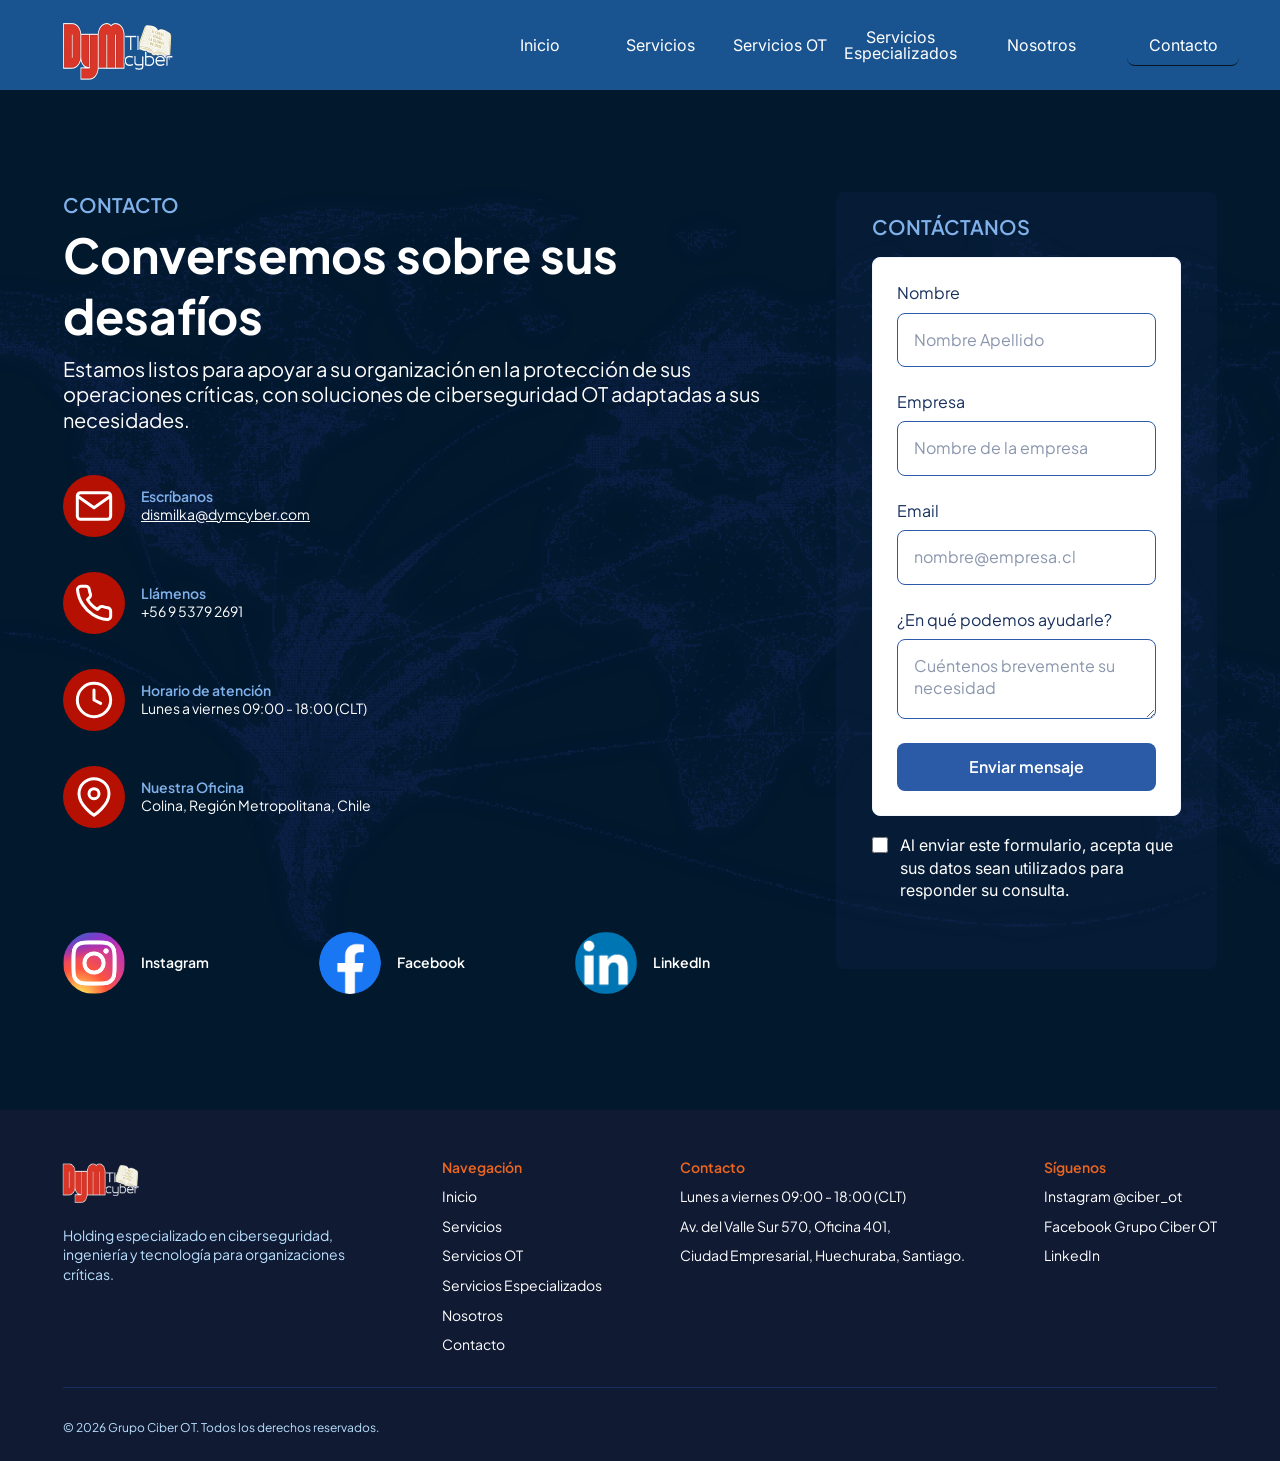
==== contacto.html @ c58b3837 "Páginas Servicios, Servicios OT, Servicios Especializados, Nosotros y Contacto - Cinco páginas nueva" ====
<!DOCTYPE html>
<html lang="es">
<head>
  <meta charset="UTF-8">
  <meta name="viewport" content="width=device-width, initial-scale=1.0">
  <title>Contacto - DyM Cyber</title>
  <meta name="description" content="Conversemos sobre los desafíos de su organización. Contacte a DyM Cyber para soluciones de ciberseguridad OT adaptadas a sus necesidades.">
  <link rel="preconnect" href="https://fonts.googleapis.com">
  <link rel="preconnect" href="https://fonts.gstatic.com" crossorigin>
  <link href="https://fonts.googleapis.com/css2?family=Inter:wght@400&family=Plus+Jakarta+Sans:wght@400;600;700&display=swap" rel="stylesheet">
  <link rel="stylesheet" href="css/estilos.css">
</head>
<body>

  <!-- Componente: Header -->
  <header class="header">
    <div class="header__barra">
      <a href="index.html" class="header__logo">
        <img src="imagenes/logo.png" alt="DyM Cyber" data-logo>
      </a>
      <span class="header__lema">"Si crees, verás la gloria de Dios"</span>
      <button class="menu__boton-movil" aria-label="Abrir menú" aria-expanded="false">☰</button>
      <nav class="header__nav">
        <ul class="menu">
          <li><a href="index.html" class="menu__item">Inicio</a></li>
          <li><a href="servicios.html" class="menu__item">Servicios</a></li>
          <li><a href="servicios-ot.html" class="menu__item">Servicios OT</a></li>
          <li><a href="servicios-especializados.html" class="menu__item">Servicios<br>Especializados</a></li>
          <li><a href="nosotros.html" class="menu__item menu__item--ancho">Nosotros</a></li>
          <li><a href="contacto.html" class="menu__item menu__item--activo">Contacto</a></li>
        </ul>
      </nav>
    </div>
  </header>

  <main class="contacto">
    <!-- Fondo: mapa al 20 %. Si el navegador tiene WebGPU, el lienzo le agrega el brillo que sigue al mouse -->
    <img class="contacto__fondo" src="imagenes/con-fondo.png" alt="" width="4096" height="2733">
    <canvas class="contacto__brillo" data-brillo="imagenes/con-fondo.png" aria-hidden="true"></canvas>

    <div class="contacto__interior contenedor">
      <div class="contacto__info">
        <div class="titulo-seccion titulo-seccion--claro">
          <p class="titulo-seccion__etiqueta">Contacto</p>
          <h1 class="titulo-seccion__titulo contacto__titulo">Conversemos sobre sus desafíos</h1>
        </div>
        <p class="contacto__texto">Estamos listos para apoyar a su organización en la protección de sus operaciones críticas, con soluciones de ciberseguridad OT adaptadas a sus necesidades.</p>

        <ul class="datos-contacto">
          <li class="dato">
            <span class="dato__icono"><img src="imagenes/icono-correo.svg" alt="" width="40" height="40"></span>
            <div>
              <p class="dato__titulo">Escríbanos</p>
              <a class="dato__valor dato__valor--enlace" href="mailto:dismilka@dymcyber.com">dismilka@dymcyber.com</a>
            </div>
          </li>
          <li class="dato">
            <span class="dato__icono"><img src="imagenes/icono-telefono.svg" alt="" width="40" height="40"></span>
            <div>
              <p class="dato__titulo">Llámenos</p>
              <a class="dato__valor" href="tel:+56953792691">+56 9 5379 2691</a>
            </div>
          </li>
          <li class="dato">
            <span class="dato__icono"><img src="imagenes/icono-reloj.svg" alt="" width="40" height="40"></span>
            <div>
              <p class="dato__titulo">Horario de atención</p>
              <p class="dato__valor">Lunes a viernes 09:00 - 18:00 (CLT)</p>
            </div>
          </li>
          <li class="dato">
            <span class="dato__icono"><img src="imagenes/icono-ubicacion.svg" alt="" width="40" height="40"></span>
            <div>
              <p class="dato__titulo">Nuestra Oficina</p>
              <p class="dato__valor">Colina, Región Metropolitana, Chile</p>
            </div>
          </li>
        </ul>

        <!-- En Figma Instagram y Facebook no tienen enlace ni usuario (dicen "...") -->
        <ul class="redes">
          <li class="red">
            <span class="red__logo"><img src="imagenes/logo-instagram.png" alt="" width="62" height="62"></span>
            <span class="red__nombre">Instagram</span>
          </li>
          <li class="red">
            <span class="red__logo"><img src="imagenes/logo-facebook.png" alt="" width="62" height="62"></span>
            <span class="red__nombre">Facebook</span>
          </li>
          <li class="red">
            <a class="red__enlace" href="https://www.linkedin.com/company/dymti/" target="_blank" rel="noopener">
              <span class="red__logo red__logo--linkedin"><img src="imagenes/logo-linkedin.png" alt="" width="62" height="62"></span>
              <span class="red__nombre">LinkedIn</span>
            </a>
          </li>
        </ul>
      </div>

      <!-- Formulario: falta definir con el equipo cómo se envía y a qué correo -->
      <div class="panel-form">
        <h2 class="titulo-seccion__etiqueta panel-form__titulo">Contáctanos</h2>
        <form class="form" id="form-contacto" novalidate>
          <div class="campo">
            <label class="campo__etiqueta" for="nombre">Nombre</label>
            <input class="input" id="nombre" name="nombre" type="text" placeholder="Nombre Apellido" autocomplete="name" required>
          </div>
          <div class="campo">
            <label class="campo__etiqueta" for="empresa">Empresa</label>
            <input class="input" id="empresa" name="empresa" type="text" placeholder="Nombre de la empresa" autocomplete="organization">
          </div>
          <div class="campo">
            <label class="campo__etiqueta" for="email">Email</label>
            <input class="input" id="email" name="email" type="email" placeholder="nombre@empresa.cl" autocomplete="email" required>
          </div>
          <div class="campo">
            <label class="campo__etiqueta" for="mensaje">¿En qué podemos ayudarle?</label>
            <textarea class="input input--area" id="mensaje" name="mensaje" placeholder="Cuéntenos brevemente su necesidad" required></textarea>
          </div>
          <button class="boton boton--azul form__enviar" type="submit">Enviar mensaje</button>
        </form>
        <label class="consentimiento">
          <input type="checkbox" name="consentimiento" form="form-contacto" required>
          <span>Al enviar este formulario, acepta que sus datos sean utilizados para responder su consulta.</span>
        </label>
        <p class="form__estado" id="form-estado" role="status"></p>
      </div>
    </div>
  </main>

  <!-- Componente: Footer -->
  <footer class="footer">
    <div class="footer__interior">
      <div class="footer__columnas">
        <div class="footer__marca">
          <img src="imagenes/logo.png" alt="DyM Cyber" data-logo>
          <p>Holding especializado en ciberseguridad, ingeniería y tecnología para organizaciones críticas.</p>
        </div>
        <div class="footer__col">
          <h3>Navegación</h3>
          <ul>
            <li><a href="index.html">Inicio</a></li>
            <li><a href="servicios.html">Servicios</a></li>
            <li><a href="servicios-ot.html">Servicios OT</a></li>
            <li><a href="servicios-especializados.html">Servicios Especializados</a></li>
            <li><a href="nosotros.html">Nosotros</a></li>
            <li><a href="contacto.html">Contacto</a></li>
          </ul>
        </div>
        <div class="footer__col">
          <h3>Contacto</h3>
          <ul>
            <li>Lunes a viernes 09:00 - 18:00 (CLT)</li>
            <li>Av. del Valle Sur 570, Oficina 401,</li>
            <li>Ciudad Empresarial, Huechuraba, Santiago.</li>
          </ul>
        </div>
        <div class="footer__col">
          <h3>Síguenos</h3>
          <ul>
            <li><a href="https://www.instagram.com/ciber_ot/" target="_blank" rel="noopener">Instagram @ciber_ot</a></li>
            <li><a href="#" target="_blank" rel="noopener">Facebook Grupo Ciber OT</a></li>
            <li><a href="#" target="_blank" rel="noopener">LinkedIn</a></li>
          </ul>
        </div>
      </div>
      <hr class="footer__divisor">
      <p class="footer__copy">© 2026 Grupo Ciber OT. Todos los derechos reservados.</p>
    </div>
  </footer>

  <script src="js/main.js"></script>
  <script src="js/brillo-fondo.js"></script>
</body>
</html>
---- css/estilos.css ----
/* =========================================================
   DyM Cyber — estilos base
   Las variables de :root son las mismas de Figma ("Colores DyM").
   Si cambias un color aquí, cambia en todo el sitio.
   ========================================================= */

:root {
  /* Marca */
  --marca-navy: #101A33;
  --marca-azul-oscuro: #18305D;
  --marca-azul: #2B5AA6;
  --marca-azul-header: #1A5490;
  --marca-verde: #5EA267;
  --marca-naranja: #EC6621;
  --marca-naranja-hover: #D4561A;

  /* Fondo */
  --fondo-blanco: #FFFFFF;
  --fondo-claro: #F0F5FF;
  --fondo-celeste: #BAE0FF;

  /* Texto */
  --texto-principal: #101A33;
  --texto-secundario: #18305D;
  --texto-claro: #F2F2F7;

  /* Borde y estado */
  --borde-default: #F0F5FF;
  --estado-error: #B3261E;

  /* Botones del hero: en Figma están en rojo (#DA3629), distinto al naranja
     de tu componente Botón. Cuando el equipo decida, se cambia solo aquí. */
  --boton-cta: #DA3629;
  --boton-cta-hover: #B92D22;

  /* Títulos de la franja de Servicios: en Figma #80B1EA, no está en "Colores DyM" */
  --acento-celeste: #80B1EA;
  /* Roadmap de Servicios OT (años y puntos): en Figma #E8123A, tampoco está en la colección */
  --acento-rojo: #E8123A;
  /* Contacto: fondo y círculos de íconos con valores propios en Figma (fuera de la colección) */
  --fondo-contacto: #02182D;
  --rojo-contacto: #B61002;

  /* Tipografía (estilos de texto de Figma) */
  --fuente: "Plus Jakarta Sans", system-ui, sans-serif;
  /* En Figma el menú, los botones del hero y la franja usan Inter */
  --fuente-ui: "Inter", system-ui, sans-serif;
  --h1: 700 40px/1.2 var(--fuente);
  --etiqueta: 600 20px/1.4 var(--fuente);
  --cuerpo-grande: 400 20px/1.4 var(--fuente);
  --cuerpo-medio: 400 16px/1.4 var(--fuente);
  --cuerpo-base: 400 14px/1.4 var(--fuente);
  --tarjeta-titulo: 600 14px/1.4 var(--fuente);
  --boton: 600 16px/1.4 var(--fuente);
  --link: 600 13px/1.4 var(--fuente);
  --pequeno: 400 12px/1.4 var(--fuente);

  /* Medidas */
  /* Figma mide 1512 px; se ensancha para aprovechar pantallas grandes (1920 px) */
  --ancho-max: 1720px;
  --margen-lateral: 63px;
  --radio: 8px;
}

/* ---------- Base ---------- */
*, *::before, *::after { box-sizing: border-box; }
/* Si la ventana es más alta que la página, el espacio bajo el footer queda navy y no blanco */
html { background: var(--marca-navy); }
body {
  margin: 0;
  font: var(--cuerpo-medio);
  color: var(--texto-principal);
  background: var(--fondo-blanco);
}
img { max-width: 100%; display: block; }
a { color: inherit; text-decoration: none; }
.contenedor {
  max-width: var(--ancho-max);
  margin: 0 auto;
  padding: 0 var(--margen-lateral);
}

/* ---------- Componente: Botón ---------- */
.boton {
  display: inline-flex;
  align-items: center;
  justify-content: center;
  gap: 8px;
  padding: 12px 24px;
  border-radius: var(--radio);
  border: 1px solid transparent;
  font: var(--boton);
  cursor: pointer;
  transition: background-color .2s, color .2s, border-color .2s;
}
.boton--primario { background: var(--marca-naranja); color: var(--fondo-blanco); }
.boton--primario:hover { background: var(--marca-naranja-hover); }
.boton--secundario { background: transparent; color: var(--marca-naranja); border-color: var(--marca-naranja); }
.boton--secundario:hover { background: var(--marca-naranja); color: var(--fondo-blanco); }
.boton--cta { width: 239px; height: 40px; padding: 12px; background: var(--boton-cta); color: var(--texto-claro); font: 400 16px/1 var(--fuente-ui); }
.boton--cta:hover { background: var(--boton-cta-hover); }
.boton--pequeno { padding: 8px 16px; border-radius: 6px; font: var(--link); }
.boton--azul { background: var(--marca-azul); color: var(--fondo-blanco); }
.boton--azul:hover { background: var(--marca-azul-oscuro); }

/* Botón chico de las tarjetas ("Conocer más →"): 131x22 en Figma, Inter 13 */
.boton-mini {
  display: inline-flex;
  align-items: center;
  justify-content: center;
  min-width: 131px;
  height: 22px;
  padding: 0 12px;
  border-radius: var(--radio);
  font: 400 13px/1 var(--fuente-ui);
  color: var(--texto-claro);
  transition: background-color .2s;
}
.boton-mini--azul { background: var(--marca-azul); }
.boton-mini--azul:hover { background: var(--marca-azul-oscuro); }
.boton-mini--naranja { background: var(--marca-naranja); }
.boton-mini--naranja:hover { background: var(--marca-naranja-hover); }

/* ---------- Componente: Input ---------- */
/* Normal: borde Marca/Azul 1 px · Foco: Marca/Naranja 2 px · Error: Estado/Error 2 px */
.input {
  width: 100%;
  padding: 15px 16px;
  border: 1px solid var(--marca-azul);
  border-radius: var(--radio);
  background: var(--fondo-blanco);
  font: var(--cuerpo-medio);
  color: var(--texto-principal);
  outline: none;
}
.input::placeholder { color: var(--texto-secundario); opacity: .5; }
.input:focus { border-color: var(--marca-naranja); box-shadow: inset 0 0 0 1px var(--marca-naranja); }
.input--error, .input--error:focus { border-color: var(--estado-error); box-shadow: inset 0 0 0 1px var(--estado-error); }
.input--area { min-height: 80px; resize: vertical; }

/* ---------- Componente: Header ---------- */
/* Medidas tomadas de Figma (01 - Inicio): alto 90, logo 151x75, ítems de 112 px separados 50 px.
   Márgenes ajustados para que logo y texto del menú queden a 63 px, como el resto de la página:
   logo.png trae 24 px transparentes a la izquierda y "Contacto" va centrado en un ítem de 112 px. */
.header {
  background: var(--marca-azul-header);
  color: var(--fondo-blanco);
  position: sticky;
  top: 0;
  z-index: 10;
}
.header__barra {
  position: relative;
  display: flex;
  align-items: center;
  height: 90px;
  max-width: var(--ancho-max);
  margin: 0 auto;
  padding: 0 41px 0 39px;
}
.header__logo { align-self: flex-end; }
.header__logo img { width: 151px; height: 75px; object-fit: contain; object-position: left bottom; }
.header__logo-texto { display: block; font: 700 24px/1 var(--fuente); margin-bottom: 33px; }
.header__lema { font: 400 16px/1.4 var(--fuente-ui); white-space: nowrap; margin-left: 20px; }
.header__nav { margin-left: auto; }
.menu {
  display: flex;
  align-items: center;
  gap: 50px;
  margin: 0;
  list-style: none;
  padding: 0;
}
/* Componente: Item menu (Fondo=Oscuro) */
.menu__item {
  display: flex;
  align-items: center;
  justify-content: center;
  width: 112px;
  min-height: 40px;
  padding: 12px 4px;
  border-radius: var(--radio);
  border-bottom: 1px solid transparent;
  font: 400 16px/1 var(--fuente-ui);
  text-align: center;
  transition: background-color .2s;
}
.menu__item--ancho { width: 155px; }
.menu__item:hover { background: rgba(255, 255, 255, .1); }
.menu__item--activo { border-bottom-color: #061524; }
.menu__boton-movil {
  display: none;
  margin-left: auto;
  background: none;
  border: 0;
  color: inherit;
  font-size: 28px;
  cursor: pointer;
}

/* ---------- Hero (Inicio) ---------- */
/* Alto 423 px. Foto exportada de Figma (1512x485), alineada a la derecha */
.hero {
  position: relative;
  height: 423px;
  background-color: var(--marca-navy);
  background-image: url("../imagenes/hero.jpg");
  background-repeat: no-repeat;
  background-size: auto 485px;
  background-position: right top;
  color: var(--texto-claro);
}
.hero::before {
  content: "";
  position: absolute;
  inset: 0;
  background: linear-gradient(90.08deg, var(--marca-navy) 46.76%, rgba(115, 115, 115, 0) 98.06%);
}
.hero__contenido {
  position: relative;
  max-width: var(--ancho-max);
  margin: 0 auto;
  padding: 53px var(--margen-lateral) 0;
}
.hero__titulo { font: 700 40px/1.3 var(--fuente); margin: 0 0 23px; max-width: 557px; }
.hero__texto { font: 400 20px/1.26 var(--fuente); color: var(--fondo-celeste); margin: 0 0 21px; max-width: 497px; }
.hero__botones { display: flex; flex-wrap: wrap; gap: 19px; }

/* ---------- Franja de pilares (Inicio) ---------- */
/* Textos y separadores repartidos parejo entre los márgenes de 63 px;
   separadores de 30 px (el último de 53 px), como en Figma */
.pilares { background: var(--marca-navy); color: var(--texto-claro); }
.pilares__lista {
  display: flex;
  align-items: center;
  justify-content: space-between;
  height: 88px;
  max-width: var(--ancho-max);
  margin: 0 auto;
  padding: 0 var(--margen-lateral);
  list-style: none;
}
.pilares__item { font: 400 16px/1 var(--fuente-ui); }
.pilares__divisor { width: 1px; height: 30px; background: var(--marca-azul); }
.pilares__divisor--alto { height: 53px; }
.pilares__lema { color: var(--fondo-celeste); }

/* ---------- Componente: Título de sección ---------- */
.titulo-seccion__etiqueta { font: var(--etiqueta); line-height: 1.26; color: var(--marca-azul); text-transform: uppercase; margin: 0 0 8px; }
.titulo-seccion__titulo { font: var(--h1); line-height: 1.26; color: var(--texto-principal); margin: 0; }
/* Variante sobre fondo navy */
.titulo-seccion--claro .titulo-seccion__etiqueta { color: var(--acento-celeste); }
.titulo-seccion--claro .titulo-seccion__titulo { color: var(--fondo-blanco); }

.fondo-navy { background: var(--marca-navy); color: var(--fondo-blanco); }

/* ---------- Servicios: introducción ---------- */
/* Figma (02 - Servicios principales): título 671 px a la izquierda, texto 643 px a la derecha */
.intro {
  display: grid;
  grid-template-columns: minmax(0, 671px) minmax(0, 643px);
  justify-content: space-between;
  align-items: center;
  gap: 48px;
  padding-top: 64px;
  padding-bottom: 40px;
}
.intro__texto p { font: var(--cuerpo-grande); line-height: 1.26; margin: 0; }
/* Servicios OT: franja navy de 216 px */
.intro--oscuro { padding-top: 48px; padding-bottom: 40px; }
/* Servicios Especializados: texto de 16 px */
.intro__texto--medio p { font: var(--cuerpo-medio); line-height: 1.26; color: var(--texto-secundario); }

/* ---------- Servicios: franja navy con 3 servicios ---------- */
.banda-servicios { background: var(--marca-navy); color: var(--fondo-blanco); }
.banda-servicios__lista {
  display: grid;
  grid-template-columns: repeat(3, 1fr);
  gap: 32px;
  margin: 0 auto;
  padding-top: 45px;
  padding-bottom: 33px;
  list-style: none;
}
.servicio { display: flex; align-items: flex-start; gap: 49px; }
.servicio__icono {
  flex: none;
  display: grid;
  place-items: center;
  width: 62px;
  height: 62px;
  margin-top: 7px;
  border-radius: 50%;
  background: var(--boton-cta-hover);
}
.servicio__titulo { font: var(--tarjeta-titulo); line-height: 1.26; color: var(--acento-celeste); margin: 0; max-width: 300px; }
.servicio__texto { font: var(--cuerpo-base); line-height: 1.26; margin: 18px 0 0; max-width: 300px; }

/* ---------- Servicios: estándares y normativas ---------- */
.estandares { padding-top: 32px; padding-bottom: 26px; }
.estandares__titulo { font: 700 24px/1.26 var(--fuente); text-transform: uppercase; margin: 0 0 28px; }
.estandares__texto { font: var(--cuerpo-grande); line-height: 1.26; color: var(--texto-secundario); max-width: 944px; margin: 0 0 68px; }
.estandares__lista {
  display: grid;
  grid-template-columns: repeat(5, 1fr);
  gap: 17px;
  margin: 0;
  padding: 0;
  list-style: none;
}
/* Tarjeta de norma: 260x121, logo en una columna de 64 px y texto a la derecha */
.norma {
  display: grid;
  grid-template-columns: 64px 1fr;
  align-items: center;
  gap: 13px;
  min-height: 121px;
  padding: 23px 13px;
  border-radius: var(--radio);
  background: var(--fondo-blanco);
}
.norma > img { justify-self: center; }
/* Figma recorta el logo de NIS2 en un círculo de 49 px */
.norma__logo-circulo { justify-self: center; width: 49px; height: 49px; border-radius: 50%; overflow: hidden; }
.norma__logo-circulo img { max-width: none; margin: -28px 0 0 -75px; }
/* Tamaños 13 y 11 px tal como en Figma (no son estilos de texto de la colección) */
.norma__titulo { font: 600 13px/1.26 var(--fuente); color: var(--marca-azul); margin: 0; }
.norma__texto { font: 400 11px/1.26 var(--fuente); color: var(--texto-principal); margin: 16px 0 0; }

/* ---------- Servicios OT: OTRiskmap ---------- */
/* Figma (03 - Servicios OT): texto 598 px | computador 403x245 | lista de 4 características */
.otriskmap {
  display: grid;
  grid-template-columns: minmax(0, 598px) 403px minmax(0, 306px);
  justify-content: space-between;
  align-items: center;
  gap: 32px;
  padding-top: 37px;
  padding-bottom: 47px;
}
.otriskmap__texto { font: var(--cuerpo-grande); line-height: 1.26; margin: 16px 0 33px; }
/* La imagen viene con margen; Figma la recorta y la amplía al 128 % */
.otriskmap__imagen { position: relative; width: 403px; height: 245px; overflow: hidden; }
.otriskmap__imagen img { position: absolute; max-width: none; width: 128.17%; height: auto; left: -14.7%; top: -14.29%; }

.caracteristicas { display: grid; gap: 22px; margin: 0; padding: 0; list-style: none; }
.caracteristica { display: grid; grid-template-columns: 37px 1fr; align-items: start; gap: 12px; }
.caracteristica__icono { display: grid; place-items: center; height: 37px; }
/* En Figma el ícono de Assessment está volteado verticalmente */
.icono-volteado { transform: scaleY(-1); }
.caracteristica__titulo { font: var(--tarjeta-titulo); line-height: 1.26; color: var(--marca-azul); margin: 0; }
.caracteristica__texto { font: var(--cuerpo-base); line-height: 1.26; margin: 0; }

/* ---------- Servicios OT: roadmap ---------- */
.ruta {
  display: grid;
  grid-template-columns: minmax(0, 495px) minmax(0, 841px);
  justify-content: space-between;
  align-items: start;
  gap: 48px;
  padding-bottom: 53px;
}
.ruta__texto { font: var(--cuerpo-grande); line-height: 1.26; margin: 14px 0 0; }
.ruta__lineas { display: grid; gap: 36px; margin-top: 36px; }

/* Componente: línea de tiempo (un año del roadmap) */
.linea-tiempo__anio { font: var(--tarjeta-titulo); color: var(--acento-rojo); margin: 0 0 14px; }
.linea-tiempo__hitos {
  position: relative;
  display: grid;
  grid-auto-flow: column;
  grid-auto-columns: 1fr;
  margin: 0;
  padding: 0;
  list-style: none;
}
/* La línea pasa por el centro de los puntos */
.linea-tiempo__hitos::before {
  content: "";
  position: absolute;
  top: 7px;
  left: 0;
  right: 0;
  height: 1px;
  background: var(--marca-navy);
}
.linea-tiempo--azul .linea-tiempo__hitos::before { background: var(--marca-azul); }
.linea-tiempo__hitos li {
  position: relative;
  padding: 24px 4px 0;
  font: var(--cuerpo-base);
  text-align: center;
  hyphens: auto;
}
.linea-tiempo__hitos li::before {
  content: "";
  position: absolute;
  top: 0;
  left: 50%;
  width: 16px;
  height: 16px;
  margin-left: -8px;
  border-radius: 50%;
  background: var(--acento-rojo);
}

/* ---------- Servicios Especializados: 8 tarjetas ---------- */
/* Figma (04 - Servicios especializados): tarjetas de 503x152 en 2 columnas centradas */
.servicios-esp { padding-bottom: 40px; }
.servicios-esp__etiqueta { margin: 0 0 28px; }
.servicios-esp__lista {
  display: grid;
  grid-template-columns: repeat(2, minmax(0, 503px));
  justify-content: center;
  gap: 16px 32px;
  margin: 0;
  padding: 0;
  list-style: none;
}
.tarjeta-esp {
  display: grid;
  grid-template-columns: 71px 1fr 117px;
  align-items: center;
  gap: 18px;
  min-height: 152px;
  padding-left: 13px;
  border: 1px solid var(--marca-azul);
  border-radius: var(--radio);
  overflow: hidden;
}
.tarjeta-esp__icono {
  align-self: start;
  display: grid;
  place-items: center;
  width: 71px;
  height: 71px;
  margin-top: 19px;
  border-radius: 50%;
  background: var(--boton-cta-hover);
}
.tarjeta-esp__titulo { font: var(--tarjeta-titulo); line-height: 1.26; color: var(--marca-azul); margin: 0; }
.tarjeta-esp__texto { font: var(--cuerpo-base); line-height: 1.26; color: var(--texto-secundario); margin: 18px 0 0; }
.tarjeta-esp__foto { width: 117px; height: 100%; object-fit: cover; border-radius: var(--radio); }
.tarjeta-esp__foto--borde { border: 2px solid var(--fondo-claro); }

/* Ícono de Video Analítica: en Figma son 3 piezas (marco de escaneo, ojo y pupila) */
.icono-scan { position: relative; width: 45px; height: 45px; }
.icono-scan img { position: absolute; max-width: none; }
.icono-scan__marco { left: 4.2px; top: 4.2px; width: 36.6px; height: 36.6px; }
.icono-scan__ojo { left: 7.97px; top: 12.81px; width: 29.07px; height: 19.38px; }
.icono-scan__pupila { left: 16.69px; top: 16.69px; width: 11.62px; height: 11.62px; }

/* ---------- Servicios Especializados: modelo de ejecución ---------- */
.modelo {
  display: grid;
  grid-template-columns: 340px 1fr 195px;
  align-items: start;
  gap: 24px;
  padding-top: 38px;
  padding-bottom: 57px;
}
.modelo__titulo { font-size: 32px; }
.modelo__texto { font: var(--cuerpo-grande); line-height: 1.26; max-width: 289px; margin: 29px 0 0; }
.modelo__pasos {
  display: grid;
  grid-template-columns: repeat(4, 1fr);
  gap: 20px;
  margin: 91px 0 0;
  padding: 0;
  list-style: none;
}
.paso { display: flex; flex-direction: column; align-items: center; text-align: center; }
.paso__icono {
  display: grid;
  place-items: center;
  width: 71px;
  height: 70px;
  border-radius: 50%;
  background: var(--boton-cta-hover);
}
/* En Figma los pasos usan Inter (del kit externo), no Plus Jakarta Sans */
.paso__titulo { font: 600 24px/1.2 var(--fuente-ui); letter-spacing: -0.48px; color: var(--acento-celeste); margin: 14px 0 18px; }
.paso__texto { font: 400 16px/1 var(--fuente-ui); margin: 0; }
/* Línea vertical con degradado rojo y el resultado del ciclo */
.modelo__resultado {
  position: relative;
  display: flex;
  align-items: center;
  min-height: 151px;
  max-width: 195px;
  margin: 98px 0 0;
  padding-left: 15px;
  font: 600 16px/1.26 var(--fuente);
  color: var(--acento-celeste);
  text-transform: uppercase;
}
.modelo__resultado::before {
  content: "";
  position: absolute;
  left: 0;
  top: 0;
  bottom: 0;
  width: 1px;
  background: linear-gradient(var(--boton-cta-hover), var(--acento-rojo));
}

/* ---------- Nosotros: hero con foto ---------- */
/* Foto ampliada al 122 % como en Figma, con degradado navy de izquierda a derecha */
.hero-nosotros {
  position: relative;
  min-height: 509px;
  background: var(--marca-navy) url("../imagenes/nos-hero.png") no-repeat 40% 50% / 121.84% auto;
  color: var(--fondo-blanco);
}
.hero-nosotros::before {
  content: "";
  position: absolute;
  top: 0;
  bottom: 0;
  left: 0;
  width: 89.88%;
  background: linear-gradient(90deg, var(--marca-navy) 48.08%, rgba(48, 78, 153, 0) 100%);
}
.hero-nosotros__contenido { position: relative; padding-top: 58px; padding-bottom: 48px; }
/* Aquí la etiqueta es Fondo/Celeste, no el celeste #80B1EA de otras páginas */
.hero-nosotros .titulo-seccion__etiqueta { color: var(--fondo-celeste); }
.hero-nosotros .titulo-seccion__titulo { max-width: 497px; }
.hero-nosotros__texto { font: var(--cuerpo-grande); line-height: 1.26; max-width: 786px; margin: 14px 0 0; }

/* ---------- Nosotros: equipo ---------- */
.equipo { padding-top: 47px; padding-bottom: 35px; }
.perfil {
  display: grid;
  grid-template-columns: 228px 1fr;
  gap: 76px;
  max-width: 996px;
  min-height: 337px;
  margin: 43px auto 0;
  padding: 9px 36px 9px 42px;
  border: 1px solid var(--marca-azul);
  border-radius: var(--radio);
  box-shadow: 0 4px 7px rgba(0, 0, 0, .3);
}
/* La foto viene cuadrada; Figma la recorta en 137:188 y la amplía */
.perfil__foto { position: relative; width: 228px; aspect-ratio: 137 / 188; overflow: hidden; }
.perfil__foto img { position: absolute; max-width: none; width: 175.15%; height: auto; left: -56.7%; top: -14.35%; }
.perfil__datos { padding-top: 30px; color: var(--texto-secundario); }
.perfil__area { font: 700 20px/1.26 var(--fuente); color: var(--marca-azul); text-transform: uppercase; margin: 0 0 16px; }
.perfil__nombre { font: 600 18px/1.26 var(--fuente); margin: 0; }
.perfil__cargo { font: 400 16px/1.26 var(--fuente); margin: 0 0 15px; }
.perfil__bio { font: 400 14px/1.26 var(--fuente); margin: 0 0 28px; }
.perfil__areas { font: 600 11px/1.26 var(--fuente); margin: 0 0 22px; }
.perfil__boton { min-width: 172px; height: 29px; }

/* ---------- Nosotros: asociaciones ---------- */
.alianzas { padding-top: 35px; padding-bottom: 83px; }
.alianzas__lista {
  display: flex;
  flex-wrap: wrap;
  justify-content: center;
  gap: 46px;
  margin: 50px 0 0;
  padding: 0;
  list-style: none;
}
.alianza {
  display: flex;
  flex-direction: column;
  align-items: center;
  width: 406px;
  height: 249px;
  padding: 34px 0 20px;
  background: var(--fondo-blanco);
  border: 2px solid var(--fondo-claro);
  border-radius: var(--radio);
  box-shadow: 0 4px 10.7px rgba(0, 0, 0, .25);
}
.alianza img { margin: auto 0; }

/* ---------- Nosotros: galería de eventos ---------- */
/* En Figma la fila se desliza hacia el lado (la última tarjeta queda cortada) */
.galeria {
  display: flex;
  gap: 34px;
  overflow-x: auto;
  scroll-snap-type: x mandatory;
  /* Sin esto el "snap" pega la primera tarjeta al borde y se pierde el margen */
  scroll-padding-inline: var(--margen-lateral);
  scrollbar-color: var(--marca-azul) transparent;
  margin: 0 auto;
  padding-top: 67px;
  padding-bottom: 52px;
  list-style: none;
}
.galeria__tarjeta {
  flex: 0 0 406px;
  display: flex;
  flex-direction: column;
  align-items: center;
  gap: 15px;
  height: 388px;
  padding-top: 41px;
  border-radius: var(--radio);
  background: rgba(43, 90, 166, .1);
  scroll-snap-align: start;
}
.galeria__tarjeta img { width: 318px; height: 282px; object-fit: cover; }

/* ---------- Contacto ---------- */
.contacto { position: relative; overflow: hidden; background: var(--fondo-contacto); color: var(--fondo-blanco); }
.contacto__fondo,
.contacto__brillo { position: absolute; inset: 0; width: 100%; height: 100%; max-width: none; }
.contacto__fondo { object-fit: cover; opacity: .2; }
.contacto__brillo { pointer-events: none; }
/* Cuando el brillo (WebGPU) funciona, el lienzo ya dibuja el mapa */
.contacto--brillo .contacto__fondo { display: none; }
.contacto__interior {
  position: relative;
  display: grid;
  grid-template-columns: minmax(0, 797px) 381px;
  justify-content: space-between;
  align-items: start;
  gap: 48px;
  padding-top: 102px;
  padding-bottom: 116px;
}
/* En Figma este título mide 48 px (los demás 40) */
.contacto__titulo { font-size: 48px; }
.contacto__texto { font: var(--cuerpo-grande); line-height: 1.26; margin: 10px 0 0; }

.datos-contacto { display: grid; gap: 35px; margin: 43px 0 0; padding: 0; list-style: none; }
.dato { display: flex; align-items: center; gap: 16px; }
.dato__icono {
  flex: none;
  display: grid;
  place-items: center;
  width: 62px;
  height: 62px;
  border-radius: 50%;
  background: var(--rojo-contacto);
}
.dato__titulo { font: var(--tarjeta-titulo); line-height: 1.26; color: var(--acento-celeste); margin: 0; }
.dato__valor { display: block; font: var(--cuerpo-base); line-height: 1.26; margin: 0; }
.dato__valor--enlace { text-decoration: underline; }
.dato__valor--enlace:hover { color: var(--fondo-celeste); }

.redes { display: flex; flex-wrap: wrap; gap: 24px 110px; margin: 104px 0 0; padding: 0; list-style: none; }
.red, .red__enlace { display: flex; align-items: center; gap: 16px; }
.red__logo { flex: none; width: 62px; height: 62px; border-radius: 50%; overflow: hidden; }
.red__logo img { width: 100%; height: 100%; object-fit: cover; }
.red__nombre { font: var(--tarjeta-titulo); }
.red__enlace:hover .red__nombre { color: var(--fondo-celeste); }

/* Panel del formulario: 381 px, fondo azul oscuro al 20 % */
.panel-form { padding: 22px 36px 36px; border-radius: var(--radio); background: rgba(24, 48, 93, .2); }
.panel-form__titulo { color: var(--acento-celeste); margin: 0 0 18px; }
.form {
  display: flex;
  flex-direction: column;
  gap: 24px;
  padding: 24px;
  border: 1px solid var(--borde-default);
  border-radius: var(--radio);
  background: var(--fondo-blanco);
}
.campo { display: flex; flex-direction: column; gap: 8px; }
.campo__etiqueta { font: var(--cuerpo-medio); color: var(--texto-secundario); }
.form__enviar { width: 100%; }
.consentimiento { display: flex; align-items: flex-start; gap: 12px; margin-top: 18px; font: 400 16px/1.4 var(--fuente-ui); cursor: pointer; }
.consentimiento input { flex: none; width: 16px; height: 16px; margin: 3px 0 0; accent-color: var(--marca-azul); }
.form__estado { min-height: 20px; margin: 12px 0 0; font: var(--cuerpo-base); color: var(--fondo-celeste); }

/* ---------- Componente: Footer ---------- */
.footer { background: var(--marca-navy); color: var(--fondo-blanco); }
.footer__interior {
  max-width: var(--ancho-max);
  margin: 0 auto;
  padding: 48px var(--margen-lateral) 24px;
}
.footer__columnas { display: flex; justify-content: space-between; gap: 48px; }
/* -17px compensa el borde transparente de logo.png para alinearlo con el texto */
.footer__marca img { width: 105px; height: auto; margin-left: -17px; }
.footer__marca p { font: var(--cuerpo-base); color: var(--fondo-celeste); width: 300px; margin: 16px 0 0; }
.footer__col h3 { font: var(--tarjeta-titulo); color: var(--marca-naranja); margin: 0 0 10px; }
.footer__col ul { list-style: none; margin: 0; padding: 0; display: grid; gap: 10px; }
.footer__col li, .footer__col a { font: var(--cuerpo-base); }
.footer__col a:hover { color: var(--marca-naranja); }
.footer__divisor { border: 0; height: 1px; background: var(--marca-azul-oscuro); margin: 32px 0; }
.footer__copy { font: var(--pequeno); color: var(--fondo-celeste); margin: 0; }

/* ---------- Celular y tablet ---------- */
/* Figma solo tiene escritorio (1512 px); esto es una adaptación propuesta */
@media (max-width: 1300px) {
  .header__lema { display: none; }
  .menu { gap: 8px; }
  .pilares__lista { padding: 0 24px; }
}
@media (max-width: 1100px) {
  .menu__boton-movil { display: block; }
  .header__nav { margin-left: 0; }
  .menu {
    display: none;
    position: absolute;
    top: 90px;
    left: 0;
    right: 0;
    flex-direction: column;
    align-items: stretch;
    background: var(--marca-azul-header);
    padding: 8px 16px 16px;
  }
  .menu.menu--abierto { display: flex; }
  .menu__item, .menu__item--ancho { width: auto; }
  .menu__item br { display: none; }
  .hero { height: auto; padding-bottom: 48px; }
  .pilares__lista { display: grid; height: auto; grid-template-columns: repeat(3, 1fr); gap: 20px 0; padding: 24px 16px; }
  .pilares__divisor { display: none; }
  .intro { grid-template-columns: 1fr; }
  .banda-servicios__lista { grid-template-columns: 1fr; }
  .estandares__lista { grid-template-columns: repeat(2, 1fr); }
  .otriskmap, .ruta { grid-template-columns: 1fr; }
  .otriskmap__imagen { max-width: 100%; }
  .ruta__lineas { margin-top: 0; }
  /* El año 2 tiene 9 hitos: en pantallas chicas se ordenan en filas */
  .linea-tiempo__hitos { grid-auto-flow: row; grid-template-columns: repeat(3, 1fr); row-gap: 20px; }
  .linea-tiempo__hitos::before { display: none; }
  .servicios-esp__lista { grid-template-columns: minmax(0, 503px); }
  .modelo { grid-template-columns: 1fr; }
  .modelo__pasos { grid-template-columns: repeat(2, 1fr); row-gap: 32px; margin-top: 0; }
  .modelo__resultado { margin-top: 0; min-height: 80px; max-width: none; }
  .hero-nosotros { background-size: cover; }
  .hero-nosotros::before { width: 100%; }
  .perfil { grid-template-columns: 1fr; gap: 24px; padding: 24px; }
  .perfil__datos { padding-top: 0; }
  .contacto__interior { grid-template-columns: 1fr; }
  .panel-form { max-width: 381px; }
  .footer__columnas { flex-wrap: wrap; }
}
@media (max-width: 640px) {
  :root { --margen-lateral: 16px; }
  .hero__contenido { padding: 40px 16px 0; }
  .hero__titulo { font-size: 30px; }
  .hero__texto { font-size: 17px; }
  .boton--cta { width: 100%; }
  .pilares__lista { grid-template-columns: repeat(2, 1fr); }
  .footer__marca p { width: auto; }
  .titulo-seccion__titulo { font-size: 30px; }
  .estandares__lista { grid-template-columns: 1fr; }
  .tarjeta-esp { grid-template-columns: 62px 1fr; padding: 13px; }
  .tarjeta-esp__icono { width: 62px; height: 62px; margin-top: 0; }
  .tarjeta-esp__foto { display: none; }
  .modelo__pasos { grid-template-columns: 1fr; }
  .alianza { width: 100%; }
  .galeria__tarjeta { flex-basis: 85%; }
  .galeria__tarjeta img { width: 85%; }
  .contacto__titulo { font-size: 34px; }
  .redes { gap: 24px 40px; }
}
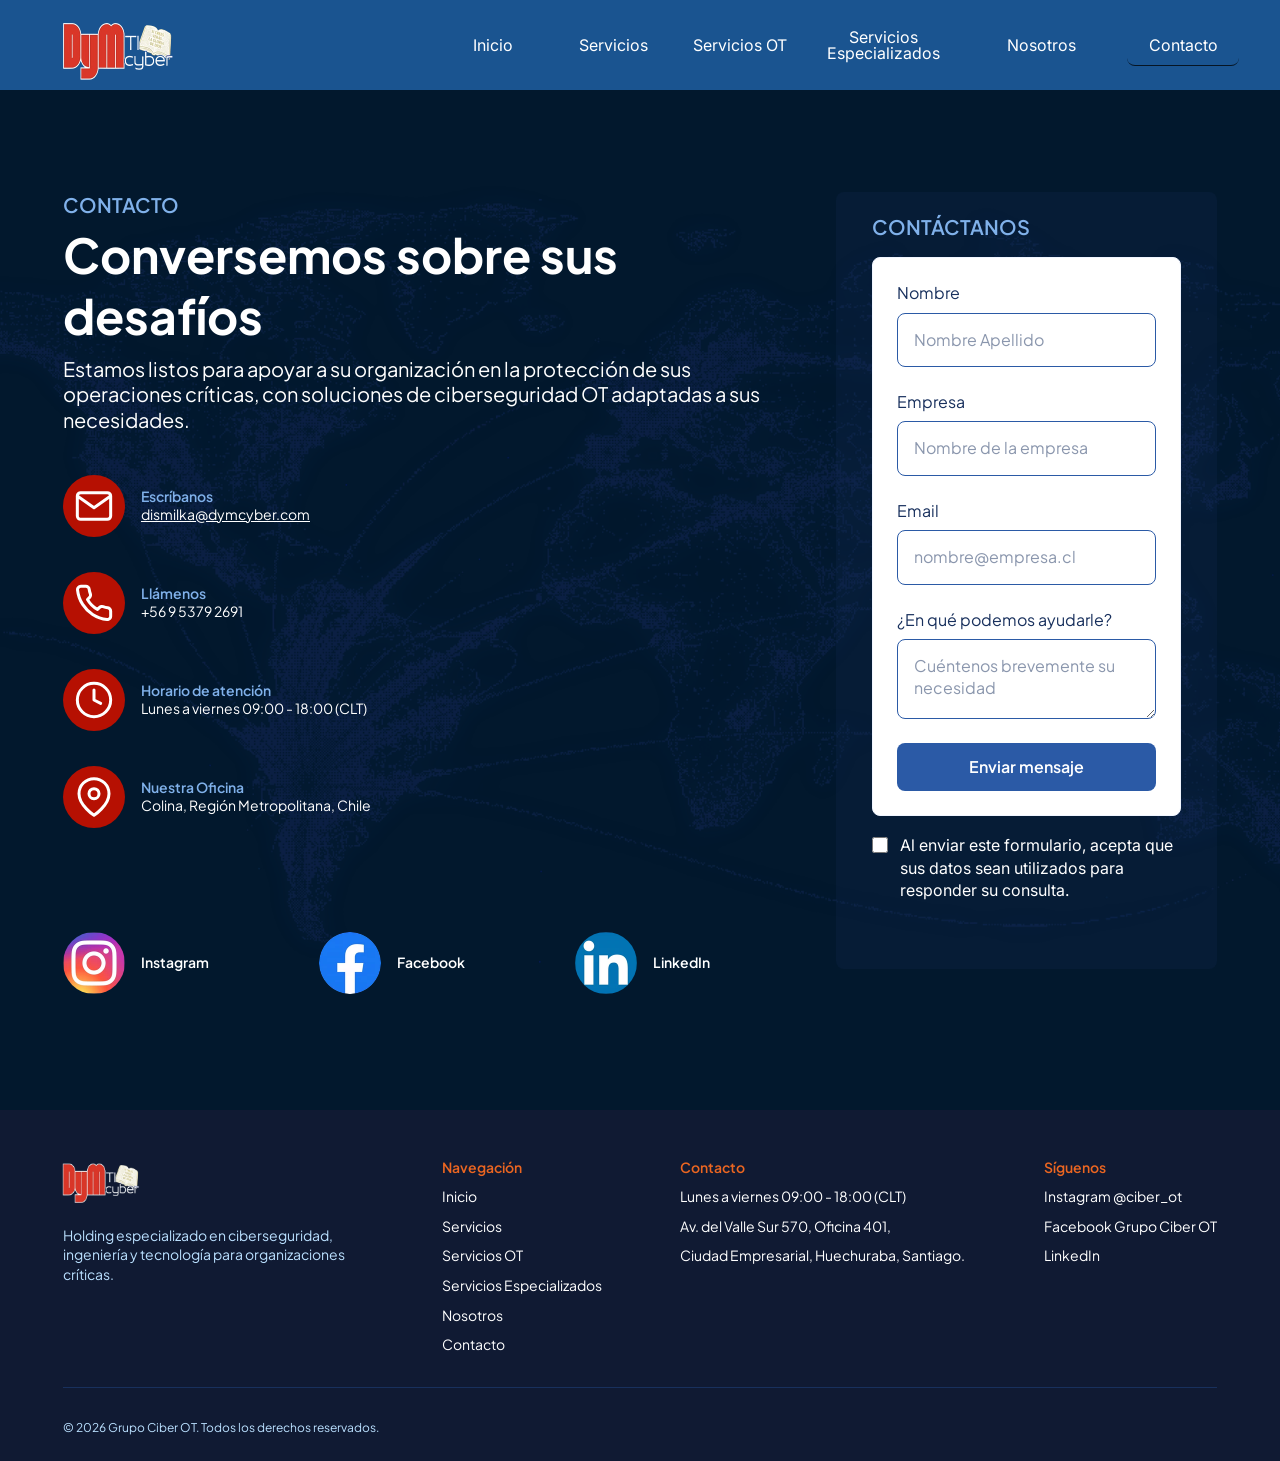
==== commit 567bf3c6: "Imágenes en WebP (23 MB a 1,6 MB) y favicon - Imágenes achicadas a ~2 veces su tamaño en pantalla y " ====
--- a/contacto.html
+++ b/contacto.html
@@ -4,10 +4,13 @@
   <meta charset="UTF-8">
   <meta name="viewport" content="width=device-width, initial-scale=1.0">
   <title>Contacto - DyM Cyber</title>
+  <link rel="icon" href="favicon.ico" sizes="32x32">
+  <link rel="icon" href="imagenes/favicon.png" type="image/png">
+  <link rel="apple-touch-icon" href="imagenes/apple-touch-icon.png">
   <meta name="description" content="Conversemos sobre los desafíos de su organización. Contacte a DyM Cyber para soluciones de ciberseguridad OT adaptadas a sus necesidades.">
   <link rel="preconnect" href="https://fonts.googleapis.com">
   <link rel="preconnect" href="https://fonts.gstatic.com" crossorigin>
-  <link href="https://fonts.googleapis.com/css2?family=Inter:wght@400&family=Plus+Jakarta+Sans:wght@400;600;700&display=swap" rel="stylesheet">
+  <link href="https://fonts.googleapis.com/css2?family=Inter:wght@400;600&family=Plus+Jakarta+Sans:wght@400;600;700&display=swap" rel="stylesheet">
   <link rel="stylesheet" href="css/estilos.css">
 </head>
 <body>
@@ -35,8 +38,8 @@
 
   <main class="contacto">
     <!-- Fondo: mapa al 20 %. Si el navegador tiene WebGPU, el lienzo le agrega el brillo que sigue al mouse -->
-    <img class="contacto__fondo" src="imagenes/con-fondo.png" alt="" width="4096" height="2733">
-    <canvas class="contacto__brillo" data-brillo="imagenes/con-fondo.png" aria-hidden="true"></canvas>
+    <img class="contacto__fondo" src="imagenes/con-fondo.webp" alt="" width="4096" height="2733">
+    <canvas class="contacto__brillo" data-brillo="imagenes/con-fondo.webp" aria-hidden="true"></canvas>
 
     <div class="contacto__interior contenedor">
       <div class="contacto__info">
@@ -80,16 +83,16 @@
         <!-- En Figma Instagram y Facebook no tienen enlace ni usuario (dicen "...") -->
         <ul class="redes">
           <li class="red">
-            <span class="red__logo"><img src="imagenes/logo-instagram.png" alt="" width="62" height="62"></span>
+            <span class="red__logo"><img src="imagenes/logo-instagram.webp" alt="" width="62" height="62"></span>
             <span class="red__nombre">Instagram</span>
           </li>
           <li class="red">
-            <span class="red__logo"><img src="imagenes/logo-facebook.png" alt="" width="62" height="62"></span>
+            <span class="red__logo"><img src="imagenes/logo-facebook.webp" alt="" width="62" height="62"></span>
             <span class="red__nombre">Facebook</span>
           </li>
           <li class="red">
             <a class="red__enlace" href="https://www.linkedin.com/company/dymti/" target="_blank" rel="noopener">
-              <span class="red__logo red__logo--linkedin"><img src="imagenes/logo-linkedin.png" alt="" width="62" height="62"></span>
+              <span class="red__logo red__logo--linkedin"><img src="imagenes/logo-linkedin.webp" alt="" width="62" height="62"></span>
               <span class="red__nombre">LinkedIn</span>
             </a>
           </li>
@@ -116,6 +119,8 @@
             <label class="campo__etiqueta" for="mensaje">¿En qué podemos ayudarle?</label>
             <textarea class="input input--area" id="mensaje" name="mensaje" placeholder="Cuéntenos brevemente su necesidad" required></textarea>
           </div>
+          <!-- Campo trampa contra spam: las personas no lo ven; si un robot lo llena, FormSubmit descarta el mensaje -->
+          <input class="form__trampa" type="text" name="_honey" tabindex="-1" autocomplete="off" aria-hidden="true">
           <button class="boton boton--azul form__enviar" type="submit">Enviar mensaje</button>
         </form>
         <label class="consentimiento">
@@ -125,6 +130,15 @@
         <p class="form__estado" id="form-estado" role="status"></p>
       </div>
     </div>
+
+    <!-- Aviso de confirmación (Figma: "Dialog Body"). Aparece al enviar el formulario -->
+    <dialog class="aviso" id="aviso-enviado" aria-labelledby="aviso-titulo" tabindex="-1">
+      <h2 class="aviso__titulo" id="aviso-titulo">¡Solicitud recibida!</h2>
+      <p class="aviso__texto">Gracias por comunicarte con DyM Cyber.<br>Un especialista evaluará tu mensaje y te contactará a la brevedad.</p>
+      <button class="aviso__cerrar" type="button" aria-label="Cerrar aviso">
+        <img src="imagenes/icono-cerrar.svg" alt="" width="20" height="20">
+      </button>
+    </dialog>
   </main>
 
   <!-- Componente: Footer -->
--- a/css/estilos.css
+++ b/css/estilos.css
@@ -158,15 +158,16 @@
   margin: 0 auto;
   padding: 0 41px 0 39px;
 }
-.header__logo { align-self: flex-end; }
+.header__logo { flex: none; align-self: flex-end; }
 .header__logo img { width: 151px; height: 75px; object-fit: contain; object-position: left bottom; }
 .header__logo-texto { display: block; font: 700 24px/1 var(--fuente); margin-bottom: 33px; }
 .header__lema { font: 400 16px/1.4 var(--fuente-ui); white-space: nowrap; margin-left: 20px; }
 .header__nav { margin-left: auto; }
+/* Separación de 50 px como en Figma; en notebooks (1300-1550 px) se achica para que todo quepa en una línea */
 .menu {
   display: flex;
   align-items: center;
-  gap: 50px;
+  gap: clamp(8px, calc((100vw - 1300px) / 5), 50px);
   margin: 0;
   list-style: none;
   padding: 0;
@@ -176,16 +177,18 @@
   display: flex;
   align-items: center;
   justify-content: center;
-  width: 112px;
+  /* Mínimo 112 px como en Figma; los textos largos ("Servicios Especializados") se ensanchan */
+  min-width: 112px;
   min-height: 40px;
-  padding: 12px 4px;
+  padding: 12px 16px;
   border-radius: var(--radio);
   border-bottom: 1px solid transparent;
   font: 400 16px/1 var(--fuente-ui);
   text-align: center;
+  white-space: nowrap;
   transition: background-color .2s;
 }
-.menu__item--ancho { width: 155px; }
+.menu__item--ancho { min-width: 155px; }
 .menu__item:hover { background: rgba(255, 255, 255, .1); }
 .menu__item--activo { border-bottom-color: #061524; }
 .menu__boton-movil {
@@ -199,15 +202,17 @@
 }
 
 /* ---------- Hero (Inicio) ---------- */
-/* Alto 423 px. Foto exportada de Figma (1512x485), alineada a la derecha */
+/* Alto 423 px. Foto completa en alta calidad (2606x1600), ampliada y recortada
+   como en Figma: se ve el panel "CYBERAMENAZA DETECTADA" arriba a la derecha.
+   Queda anclada a la derecha para que en pantallas anchas no aparezca un hueco */
 .hero {
   position: relative;
   height: 423px;
   background-color: var(--marca-navy);
-  background-image: url("../imagenes/hero.jpg");
+  background-image: url("../imagenes/hero.webp");
   background-repeat: no-repeat;
-  background-size: auto 485px;
-  background-position: right top;
+  background-size: 1981px auto;
+  background-position: right -173px top -508px;
   color: var(--texto-claro);
 }
 .hero::before {
@@ -509,7 +514,7 @@
 .hero-nosotros {
   position: relative;
   min-height: 509px;
-  background: var(--marca-navy) url("../imagenes/nos-hero.png") no-repeat 40% 50% / 121.84% auto;
+  background: var(--marca-navy) url("../imagenes/nos-hero.webp") no-repeat 40% 50% / 121.84% auto;
   color: var(--fondo-blanco);
 }
 .hero-nosotros::before {
@@ -541,9 +546,17 @@
   border-radius: var(--radio);
   box-shadow: 0 4px 7px rgba(0, 0, 0, .3);
 }
-/* La foto viene cuadrada; Figma la recorta en 137:188 y la amplía */
-.perfil__foto { position: relative; width: 228px; aspect-ratio: 137 / 188; overflow: hidden; }
-.perfil__foto img { position: absolute; max-width: none; width: 175.15%; height: auto; left: -56.7%; top: -14.35%; }
+/* Foto recortada (PNG sin fondo) sobre un degradado de marca, en formato 137:188.
+   Se ve completa (manos incluidas) y apoyada en la base; en Figma iba ampliada al 175 % sobre blanco */
+.perfil__foto {
+  position: relative;
+  width: 228px;
+  aspect-ratio: 137 / 188;
+  overflow: hidden;
+  border-radius: var(--radio);
+  background: linear-gradient(180deg, var(--marca-azul) 0%, var(--marca-navy) 100%);
+}
+.perfil__foto img { position: absolute; max-width: none; width: 147.4%; height: auto; left: -27.4%; bottom: 0; }
 .perfil__datos { padding-top: 30px; color: var(--texto-secundario); }
 .perfil__area { font: 700 20px/1.26 var(--fuente); color: var(--marca-azul); text-transform: uppercase; margin: 0 0 16px; }
 .perfil__nombre { font: 600 18px/1.26 var(--fuente); margin: 0; }
@@ -666,9 +679,44 @@
 .campo { display: flex; flex-direction: column; gap: 8px; }
 .campo__etiqueta { font: var(--cuerpo-medio); color: var(--texto-secundario); }
 .form__enviar { width: 100%; }
+.form__enviar:disabled { opacity: .7; cursor: wait; }
+.form__trampa { position: absolute; left: -9999px; width: 1px; height: 1px; opacity: 0; }
 .consentimiento { display: flex; align-items: flex-start; gap: 12px; margin-top: 18px; font: 400 16px/1.4 var(--fuente-ui); cursor: pointer; }
 .consentimiento input { flex: none; width: 16px; height: 16px; margin: 3px 0 0; accent-color: var(--marca-azul); }
 .form__estado { min-height: 20px; margin: 12px 0 0; font: var(--cuerpo-base); color: var(--fondo-celeste); }
+
+/* Componente: Aviso (Figma "Dialog Body", 466 px). Aparece y desaparece sin animación,
+   centrado y sin oscurecer el fondo, como en el video del equipo */
+.aviso {
+  width: min(466px, calc(100% - 32px));
+  max-width: 600px;
+  padding: 32px;
+  border: 1px solid var(--texto-secundario);
+  border-radius: var(--radio);
+  background: var(--fondo-blanco);
+  color: var(--marca-azul);
+  box-shadow: 0 16px 16px -4px rgba(12, 12, 13, .1), 0 4px 2px -4px rgba(12, 12, 13, .05);
+}
+.aviso::backdrop { background: transparent; }
+/* Al abrirse, el foco queda en el aviso (no en la ×) para que no aparezca el anillo de foco */
+.aviso:focus { outline: none; }
+.aviso__cerrar:focus-visible { outline: 2px solid var(--marca-naranja); outline-offset: 2px; }
+/* El aviso usa Inter, como en Figma (viene del kit externo) */
+.aviso__titulo { font: 600 24px/1.2 var(--fuente-ui); letter-spacing: -0.48px; margin: 0 0 12px; }
+.aviso__texto { font: 400 16px/1.4 var(--fuente-ui); margin: 0; }
+.aviso__cerrar {
+  position: absolute;
+  top: 7px;
+  right: 7px;
+  display: grid;
+  place-items: center;
+  padding: 8px;
+  border: 0;
+  border-radius: 32px;
+  background: transparent;
+  cursor: pointer;
+}
+.aviso__cerrar:hover { background: var(--fondo-claro); }
 
 /* ---------- Componente: Footer ---------- */
 .footer { background: var(--marca-navy); color: var(--fondo-blanco); }
@@ -712,14 +760,15 @@
   .menu.menu--abierto { display: flex; }
   .menu__item, .menu__item--ancho { width: auto; }
   .menu__item br { display: none; }
-  .hero { height: auto; padding-bottom: 48px; }
+  .hero { height: auto; padding-bottom: 48px; background-size: cover; background-position: 75% 45%; }
   .pilares__lista { display: grid; height: auto; grid-template-columns: repeat(3, 1fr); gap: 20px 0; padding: 24px 16px; }
   .pilares__divisor { display: none; }
-  .intro { grid-template-columns: 1fr; }
+  .intro { grid-template-columns: minmax(0, 1fr); gap: 24px; }
   .banda-servicios__lista { grid-template-columns: 1fr; }
   .estandares__lista { grid-template-columns: repeat(2, 1fr); }
-  .otriskmap, .ruta { grid-template-columns: 1fr; }
-  .otriskmap__imagen { max-width: 100%; }
+  /* minmax(0, 1fr) evita que la imagen de 403 px estire la columna y la página se salga por el lado */
+  .otriskmap, .ruta { grid-template-columns: minmax(0, 1fr); }
+  .otriskmap__imagen { width: 100%; max-width: 403px; height: auto; aspect-ratio: 403 / 245; }
   .ruta__lineas { margin-top: 0; }
   /* El año 2 tiene 9 hitos: en pantallas chicas se ordenan en filas */
   .linea-tiempo__hitos { grid-auto-flow: row; grid-template-columns: repeat(3, 1fr); row-gap: 20px; }
@@ -732,7 +781,7 @@
   .hero-nosotros::before { width: 100%; }
   .perfil { grid-template-columns: 1fr; gap: 24px; padding: 24px; }
   .perfil__datos { padding-top: 0; }
-  .contacto__interior { grid-template-columns: 1fr; }
+  .contacto__interior { grid-template-columns: minmax(0, 1fr); }
   .panel-form { max-width: 381px; }
   .footer__columnas { flex-wrap: wrap; }
 }
@@ -754,5 +803,10 @@
   .galeria__tarjeta { flex-basis: 85%; }
   .galeria__tarjeta img { width: 85%; }
   .contacto__titulo { font-size: 34px; }
-  .redes { gap: 24px 40px; }
-}
+  .redes { gap: 24px 40px; margin-top: 48px; }
+  .contacto__interior { padding-top: 48px; padding-bottom: 48px; }
+  .panel-form { padding: 22px 16px 24px; }
+  .form { padding: 16px; }
+  /* El logo trae 24 px transparentes: sin relleno izquierdo queda alineado al margen de 16 px */
+  .header__barra { padding: 0 16px 0 0; }
+}
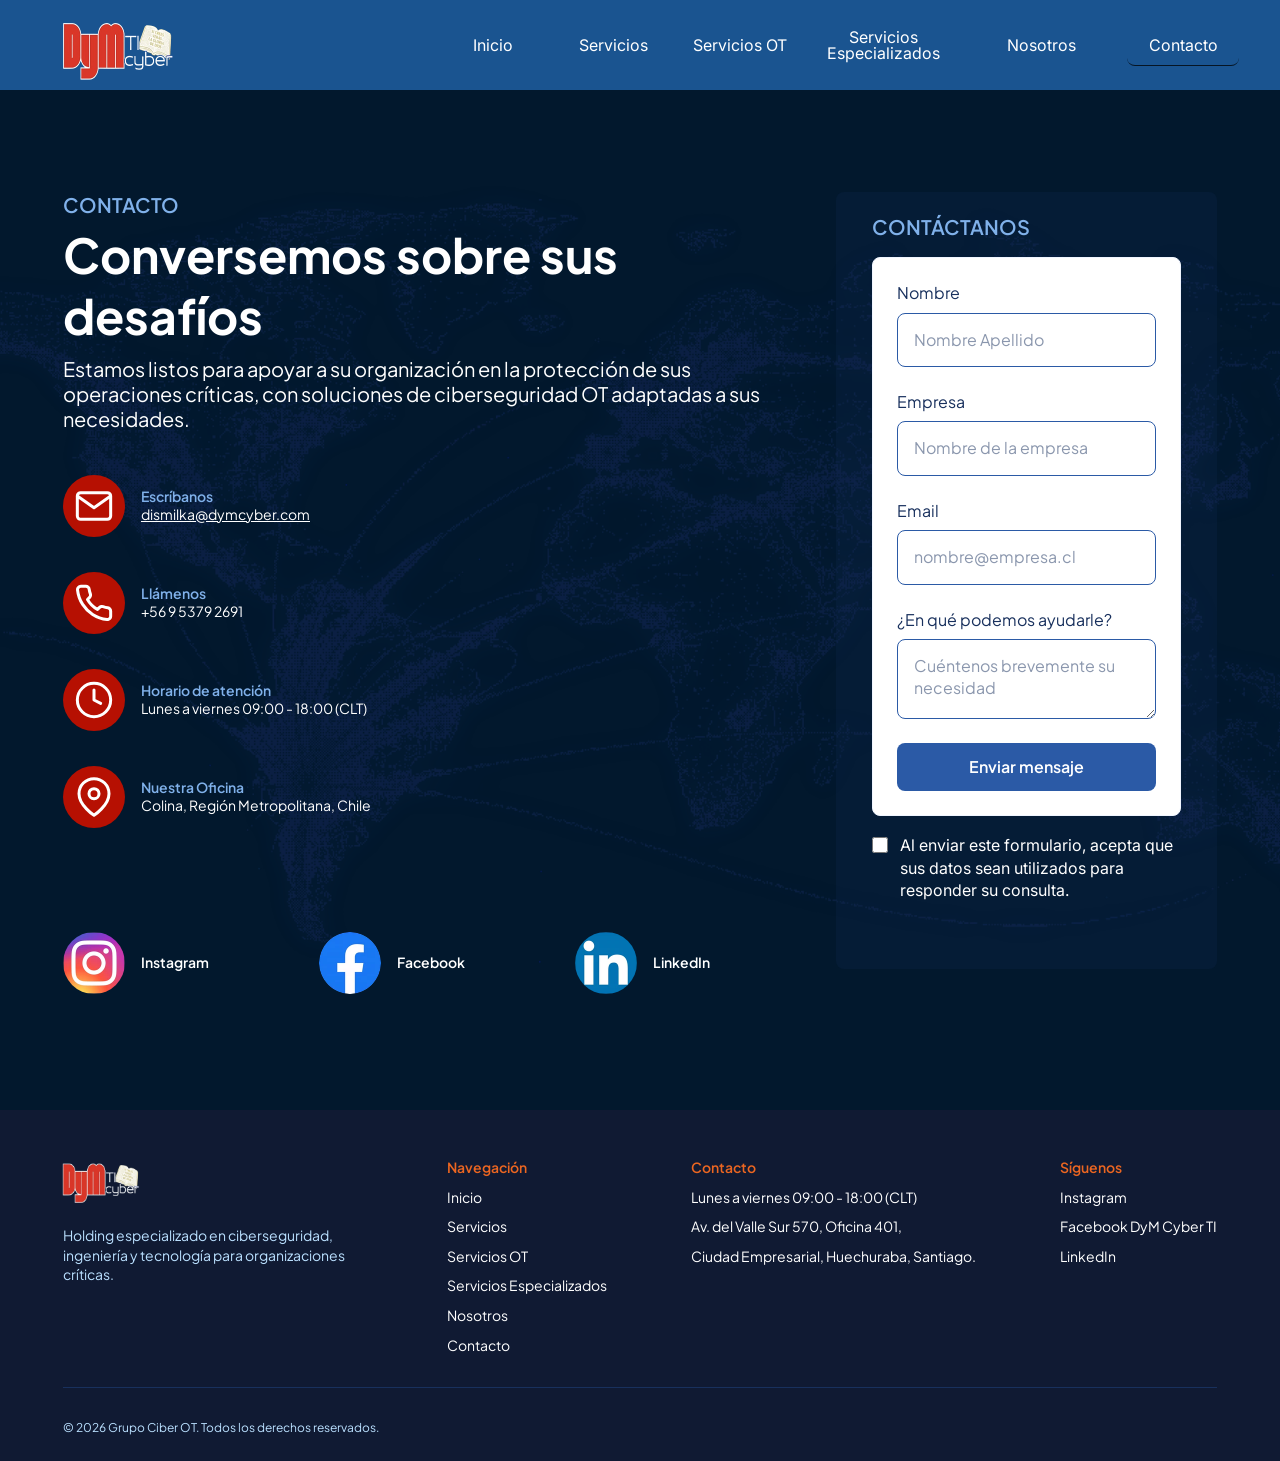
==== commit 868a5564: "Animaciones suaves, Facebook de DyM y sin el Instagram equivocado - Bloques que aparecen al hacer sc" ====
--- a/contacto.html
+++ b/contacto.html
@@ -7,6 +7,8 @@
   <link rel="icon" href="favicon.ico" sizes="32x32">
   <link rel="icon" href="imagenes/favicon.png" type="image/png">
   <link rel="apple-touch-icon" href="imagenes/apple-touch-icon.png">
+  <!-- Precarga la página del menú al pasar el mouse, para que el cambio sea instantáneo (Chrome y Edge) -->
+  <script type="speculationrules">{ "prerender": [{ "where": { "href_matches": "/*" }, "eagerness": "moderate" }] }</script>
   <meta name="description" content="Conversemos sobre los desafíos de su organización. Contacte a DyM Cyber para soluciones de ciberseguridad OT adaptadas a sus necesidades.">
   <link rel="preconnect" href="https://fonts.googleapis.com">
   <link rel="preconnect" href="https://fonts.gstatic.com" crossorigin>
@@ -80,15 +82,17 @@
           </li>
         </ul>
 
-        <!-- En Figma Instagram y Facebook no tienen enlace ni usuario (dicen "...") -->
+        <!-- Falta el enlace de Instagram de DyM (en Figma dice "...") -->
         <ul class="redes">
           <li class="red">
             <span class="red__logo"><img src="imagenes/logo-instagram.webp" alt="" width="62" height="62"></span>
             <span class="red__nombre">Instagram</span>
           </li>
           <li class="red">
-            <span class="red__logo"><img src="imagenes/logo-facebook.webp" alt="" width="62" height="62"></span>
-            <span class="red__nombre">Facebook</span>
+            <a class="red__enlace" href="https://www.facebook.com/people/DyM-cyber-TI/61595454421816/" target="_blank" rel="noopener">
+              <span class="red__logo"><img src="imagenes/logo-facebook.webp" alt="" width="62" height="62"></span>
+              <span class="red__nombre">Facebook</span>
+            </a>
           </li>
           <li class="red">
             <a class="red__enlace" href="https://www.linkedin.com/company/dymti/" target="_blank" rel="noopener">
@@ -171,8 +175,8 @@
         <div class="footer__col">
           <h3>Síguenos</h3>
           <ul>
-            <li><a href="https://www.instagram.com/ciber_ot/" target="_blank" rel="noopener">Instagram @ciber_ot</a></li>
-            <li><a href="#" target="_blank" rel="noopener">Facebook Grupo Ciber OT</a></li>
+            <li>Instagram<!-- Pendiente: enlace a la cuenta de DyM --></li>
+            <li><a href="https://www.facebook.com/people/DyM-cyber-TI/61595454421816/" target="_blank" rel="noopener">Facebook DyM Cyber TI</a></li>
             <li><a href="#" target="_blank" rel="noopener">LinkedIn</a></li>
           </ul>
         </div>
--- a/css/estilos.css
+++ b/css/estilos.css
@@ -79,6 +79,34 @@
   margin: 0 auto;
   padding: 0 var(--margen-lateral);
 }
+
+/* ---------- Cambio suave entre páginas ---------- */
+/* Al navegar por el menú, la página actual se desvanece y la nueva aparece.
+   El header queda fijo (no parpadea). Funciona en Chrome, Edge y Safari recientes;
+   en los demás navegadores la página cambia como siempre. */
+@view-transition { navigation: auto; }
+.header { view-transition-name: header; }
+/* La página actual sale rápido y la nueva entra después, suave y subiendo un poco
+   (así no se mezclan las dos y el cruce se ve limpio) */
+::view-transition-old(root) { animation: pagina-sale .2s ease-out both; }
+::view-transition-new(root) { animation: pagina-entra .5s cubic-bezier(.22, .61, .36, 1) .12s both; }
+@keyframes pagina-sale { to { opacity: 0; } }
+@keyframes pagina-entra { from { opacity: 0; transform: translateY(10px); } }
+@media (prefers-reduced-motion: reduce) {
+  @view-transition { navigation: none; }
+}
+
+/* ---------- Animación al hacer scroll ---------- */
+/* js/main.js agrega .animar a los bloques y .animar--visible cuando entran en pantalla.
+   Movimiento corto y lento, con una curva que frena suave al final */
+.animar {
+  opacity: 0;
+  transform: translateY(14px);
+  transition: opacity 1s cubic-bezier(.22, .61, .36, 1), transform 1.1s cubic-bezier(.22, .61, .36, 1);
+  /* Avisa al navegador que esto se va a mover, para animarlo con la tarjeta gráfica */
+  will-change: opacity, transform;
+}
+.animar--visible { opacity: 1; transform: none; }
 
 /* ---------- Componente: Botón ---------- */
 .boton {
@@ -782,7 +810,9 @@
   .perfil { grid-template-columns: 1fr; gap: 24px; padding: 24px; }
   .perfil__datos { padding-top: 0; }
   .contacto__interior { grid-template-columns: minmax(0, 1fr); }
-  .panel-form { max-width: 381px; }
+  .panel-form { max-width: 560px; }
+  /* Franja de Servicios en una columna: el texto usa todo el ancho */
+  .servicio__titulo, .servicio__texto { max-width: none; }
   .footer__columnas { flex-wrap: wrap; }
 }
 @media (max-width: 640px) {
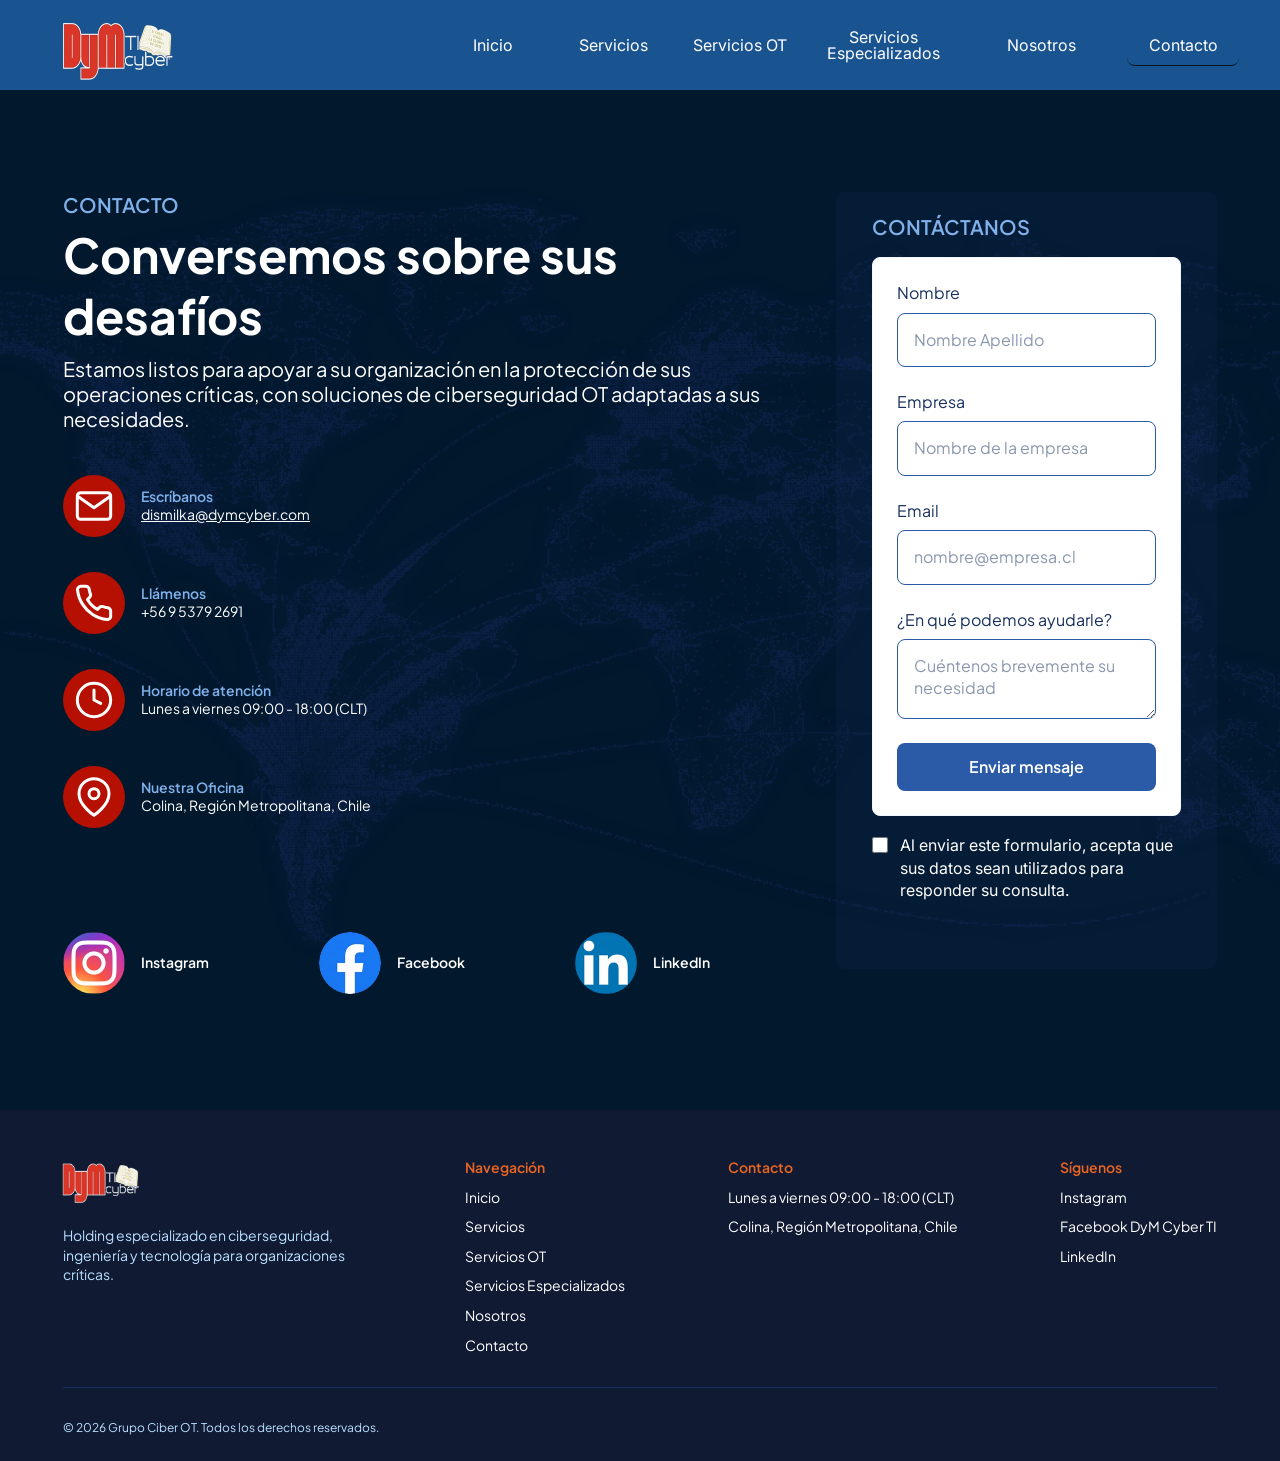
==== commit 50ca305b: "Dirección en Colina, LinkedIn de DyM en el footer y pendientes al día - Footer de todas las páginas:" ====
--- a/contacto.html
+++ b/contacto.html
@@ -168,8 +168,7 @@
           <h3>Contacto</h3>
           <ul>
             <li>Lunes a viernes 09:00 - 18:00 (CLT)</li>
-            <li>Av. del Valle Sur 570, Oficina 401,</li>
-            <li>Ciudad Empresarial, Huechuraba, Santiago.</li>
+            <li>Colina, Región Metropolitana, Chile</li>
           </ul>
         </div>
         <div class="footer__col">
@@ -177,7 +176,7 @@
           <ul>
             <li>Instagram<!-- Pendiente: enlace a la cuenta de DyM --></li>
             <li><a href="https://www.facebook.com/people/DyM-cyber-TI/61595454421816/" target="_blank" rel="noopener">Facebook DyM Cyber TI</a></li>
-            <li><a href="#" target="_blank" rel="noopener">LinkedIn</a></li>
+            <li><a href="https://www.linkedin.com/company/dymti/" target="_blank" rel="noopener">LinkedIn</a></li>
           </ul>
         </div>
       </div>
